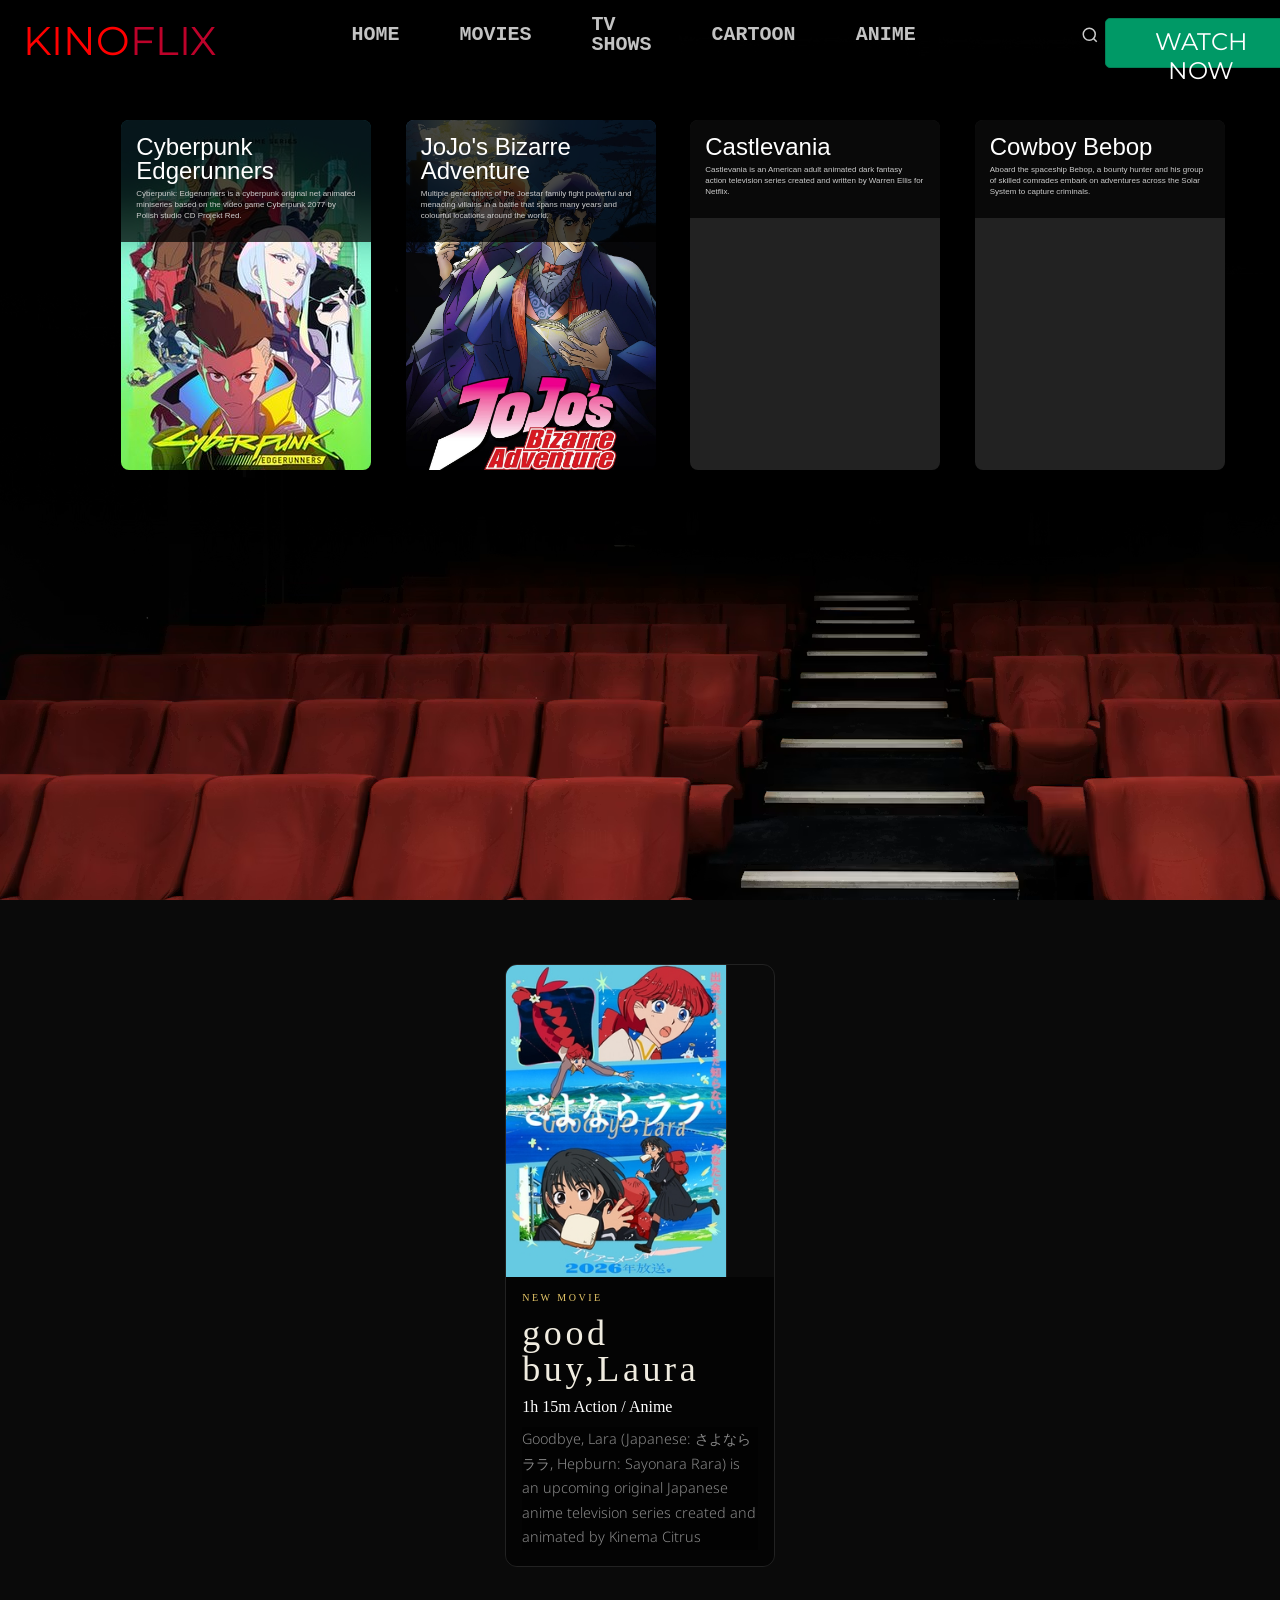
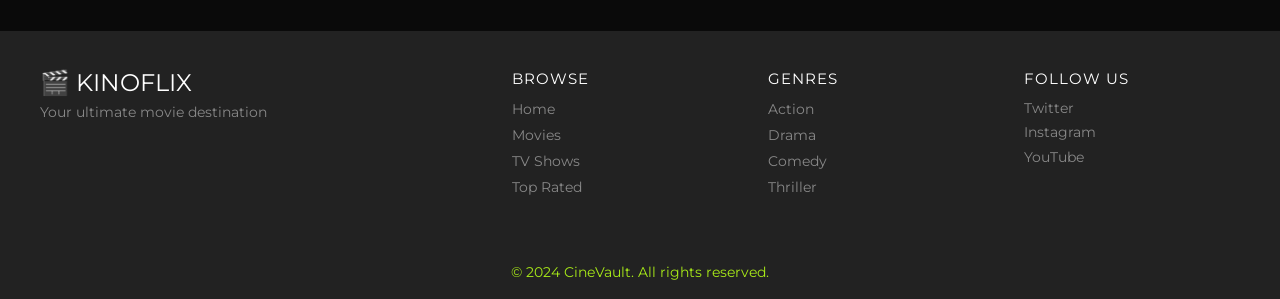
==== anime.html @ 6c779b2d "INITIAL COMMIT" ====
<!DOCTYPE html>
<html lang="en">
<head>
    <meta charset="UTF-8">
    <meta name="viewport" content="width=device-width, initial-scale=1.0">
    <title>Movie</title>
    <link rel="stylesheet" href="css/reset.css">
    <link rel="stylesheet" href="css/style.css">
    <link rel="preconnect" href="https://fonts.googleapis.com">
    <link rel="preconnect" href="https://fonts.gstatic.com" crossorigin>
    <link href="https://fonts.googleapis.com/css2?family=Montserrat:ital,wght@0,100..900;1,100..900&family=Noto+Sans:ital,wght@0,100..900;1,100..900&display=swap" rel="stylesheet">
</head>
<body>

<div class="main">
    <div class="navbar">
        <div class="menu">
            <div class="logo" onclick="window.location.href='index.html'">KINO<div class="logo-w">FLIX</div></div>

            <ul class="navbar-items">
                <li><a href="index.html">HOME</a></li>
                <li><a href="movies.html">MOVIES</a></li>
                <li><a href="tvshows.html">TV SHOWS</a></li>
                <li><a href="cartoons.html">CARTOON</a></li>
                <li><a href="anime.html">ANIME</a></li>
            </ul>
            
<div class="search-wrapper" id="searchWrapper">
    <button class="search-icon-btn" id="searchToggle" aria-label="Search">
        <svg width="18" height="18" viewBox="0 0 24 24" fill="none" stroke="currentColor" stroke-width="2">
            <circle cx="11" cy="11" r="8"/><line x1="21" y1="21" x2="16.65" y2="16.65"/>
        </svg>
    </button>
    <div class="search-bar" id="searchBar">
        <input type="text" id="searchInput" placeholder="Search movies..." autocomplete="off" />
        <button class="search-close" id="searchClose">✕</button>
        <div class="search-results" id="searchResults"></div>
    </div>
</div>

            <div class="get-started">
                <button class="register-btn" onclick="window.location.href='register.html'">WATCH NOW</button>
            </div>
                <button class="hamburger" id="hamburgerBtn" aria-label="Open menu" aria-expanded="false">
                    <span></span>
                    <span></span>
                    <span></span>
                </button>
        </div>

        <div class="main-hero">
            <div class="login-screen">
                <div class="container">
                    <div class="row1">

                        <div class="block poster" style="--poster:url('../images/cyberpunk edgerunners.jpg')">
                            <div class="content-block">
                                <h2>Cyberpunk Edgerunners</h2>
                                <p class="description">
                                    Cyberpunk: Edgerunners is a cyberpunk original net animated miniseries based on the video game Cyberpunk 2077 by Polish studio CD Projekt Red.
                                </p>
                            </div>
                        </div>

                        <div class="block poster" style="--poster:url('../images/jojo.jpg')">
                            <div class="content-block">
                                <h2>JoJo's Bizarre Adventure</h2>
                                <p class="description">
                                    Multiple generations of the Joestar family fight powerful and menacing villains in a battle that spans many years and colourful locations around the world.
                                </p>
                            </div>
                        </div>

                        <div class="block poster" style="--poster:url('../images/Castlevania.jpg')">
                            <div class="content-block">
                                <h2>Castlevania</h2>
                                <p class="description">
                                    Castlevania is an American adult animated dark fantasy action television series created and written by Warren Ellis for Netflix.
                                </p>
                            </div>
                        </div>

                        <div class="block poster" style="--poster:url('../images/cowboy bebop.jpg')">
                            <div class="content-block">
                                <h2>Cowboy Bebop</h2>
                                <p class="description">
                                    Aboard the spaceship Bebop, a bounty hunter and his group of skilled comrades embark on adventures across the Solar System to capture criminals.
                                </p>
                            </div>
                        </div>

                    </div>
                </div>
            </div>
        </div>

    </div>
</div>
<section class="new-movie-section">
  <div class="movie-card">
    <div class="movie-poster">
      <img src="images/laura.jpg" alt="Movie Poster" />
    </div>

    <div class="movie-info">
      <span class="movie-label">New Movie</span>
      <h2 class="movie-title">good buy,Laura</h2>
      <div class="movie-meta">
        <span>1h 15m</span>
        <span>Action / Anime</span>
      </div>
      <p class="movie-description">
        Goodbye, Lara (Japanese: さよならララ, Hepburn: Sayonara Rara) is an upcoming original Japanese anime television series created and animated by Kinema Citrus
      </p>
    </div>
  </div>
</section>
<nav class="mobile-menu" id="mobileMenu" aria-label="Mobile navigation">
    <ul>
        <li><a href="index.html"   onclick="closeMenu()">HOME</a></li>
        <li><a href="movies.html"  onclick="closeMenu()">MOVIES</a></li>
        <li><a href="tvshows.html" onclick="closeMenu()">TV SHOWS</a></li>
        <li><a href="cartoons.html" onclick="closeMenu()">CARTOON</a></li>
        <li><a href="anime.html"   onclick="closeMenu()">ANIME</a></li>
    </ul>
    <button class="mobile-watch-btn" onclick="window.location.href='register.html'">▶ WATCH NOW</button>
</nav>
<footer>
    <div class="footer-container">
        <div class="footer-brand">
            <h2>🎬 KINOFLIX</h2>
            <p>Your ultimate movie destination</p>
        </div>

        <div class="footer-links">
            <h4>Browse</h4>
            <ul>
                <li><a href="#">Home</a></li>
                <li><a href="#">Movies</a></li>
                <li><a href="#">TV Shows</a></li>
                <li><a href="#">Top Rated</a></li>
            </ul>
        </div>

        <div class="footer-links">
            <h4>Genres</h4>
            <ul>
                <li><a href="#">Action</a></li>
                <li><a href="#">Drama</a></li>
                <li><a href="#">Comedy</a></li>
                <li><a href="#">Thriller</a></li>
            </ul>
        </div>

        <div class="footer-social">
            <h4>Follow Us</h4>
            <div class="social-icons">
                <a href="#">Twitter</a>
                <a href="#">Instagram</a>
                <a href="#">YouTube</a>
            </div>
        </div>
    </div>

    <div class="footer-bottom">
        <p>© 2024 CineVault. All rights reserved.</p>
    </div>
</footer>
<script src="js/index.js" defer></script>

</body>
</html>
---- css/style.css ----
*{
    margin: 0;
    padding: 0;
    font-family: "Montserrat", sans-serif;
    font-optical-sizing: auto;

}
body{
    overflow-x: hidden;
}
.main{
    width: 100%;    
}
.navbar{
    height: auto;
    margin: auto;
    min-height: 100vh;
    background-image: url('../images/hero.png');
}
.logo{
    color: red;
    font-size: 40px;
    font-family: "Montserrat", sans-serif;
    font-optical-sizing: auto;
    padding-top: 1%;
    cursor: pointer;
    width: 15%;
    text-align: center;
    flex-shrink: 0;
}
.logo-w{
    color: rgba(201, 2, 45, 0.943);
    width: 40px;
    display: inline-block;
}
.menu{
    height: 70px;
    align-content: center;
    display: flex;
    align-items: center;
    width: 100%;
}
.navbar-items{
    display: flex;
    justify-content: center;
    align-items: center;
    margin-left: 12%;
    max-width: 45%;
    margin-right: 12%;
    min-width: 45%;
}
.navbar-items li{
    list-style: none;
    display: inline-block;
    margin-left: 30px;
    font-weight: bold;
    margin-right: 30px;
}
.navbar-items li a{
    color: #c3c3c3;
    font-family: monospace;
    font-size: 20px;
    text-overflow: clip;
}
.navbar-items li a:hover{
    color: red;
}
.register-btn { 
    border: 1px solid rgba(3, 127, 85, 1);
    background-color: oklch(59.6% .145 163.225);
    font-size: 24px;
    color: #fff; 
    border-radius: 5px;
    padding: 8px 20px 10px 20px;
    height: 50px;
    display: flex;
}
.get-started{
    display: flex;
    align-content: center;
    margin-top: 15px;
    min-width: 15%;
}
.text-section {
    color: #FFF;
}
.container{
    width: 1336px;
}
.container {
    display: flex;
    justify-content: center;
    padding: 20px;
    font-family: Arial, sans-serif;
    margin: auto;
}

.block {
    width: 250px;
    background: #222;
    color: white;
    border-radius: 8px;
    overflow: hidden;
    transition: transform 0.3s ease;
    display: inline-block;
    margin-right: 30px;
    margin-top: 30px;
    min-height: 350px;
}

.block:hover {
    transform: scale(1.05);
}

.block img {
    width: 100%;
    height: auto;
    display: block;
}

.block h2 {
    padding: 15px 15px 5px 15px;
    margin: 0;
    font-size: 1.5rem;
}

.block .description {
    padding: 0 15px 20px 15px;
    font-size: 0.5rem;
    color: #ccc;
    line-height: 1.4;
}
.content-block{
    background-color: #000000b8;
    position: relative;
    bottom: 0;
    width: 250px;
    display: block;
}

.section-title {
    margin-bottom: 20px;
    font-size: 1.5rem;
    font-weight: bold;
}

.section-header {
    display: flex;
    justify-content: space-between;
    align-items: center;
    margin-bottom: 1.5rem;
    width: 100%;
    padding: 0 25px;
    box-sizing: border-box;
}
.section-header h2{
    font-family: "Noto Sans", sans-serif;
}
.view-all {
    text-decoration: none;
    font-weight: 600;
}

.movie-grid {
    display: flex;
    justify-content: center;
    align-items: center;
    gap: 30px;
    padding: 25px;
    margin: auto;
    width: 100%;
    flex-wrap: wrap;
    box-sizing: border-box;
}

.movie-card {
    background-image: var(--poster);
    border-radius: 12px;
    overflow: hidden;
    transition: transform 0.2s ease;
    background-position: top;
    background-size: cover;
    width: clamp(180px, 22%, 280px);
    border: 1px solid #222;
    flex-direction: column;
    display: flex;
}

.movie-card:hover {
    transform: translateY(-5px);
}

.poster-wrapper {
    position: relative;
    aspect-ratio: 2/3;
}

.poster-wrapper img {
    width: 100%;
    height: 100%;
    object-fit: cover;
}

.rating {
    position: absolute;
    top: 10px;
    right: 10px;
    background: rgba(0, 0, 0, 0.8);
    padding: 4px 8px;
    border-radius: 6px;
    font-size: 0.8rem;
    font-weight: bold;
    color: #fbbf24;
    z-index: 1;
}

.overlay {
    position: absolute;
    inset: 0;
    background: rgba(0, 0, 0, 0.6);
    display: flex;
    align-items: center;
    justify-content: center;
    opacity: 0;
    transition: opacity 0.3s ease;
    overflow: hidden;
}

.movie-card:hover .overlay {
    opacity: 1;
}

.play-btn {
    border: none;
    padding: 10px 20px;
    border-radius: 20px;
    cursor: pointer;
    font-weight: bold;
    background-color: yellow;
    color: #000;
}

.movie-info {
    padding: 1rem;
    color: #FFF;
    z-index: 1;
    position: relative;
    background: rgba(0, 0, 0, 0.6);
    flex: 1;
    display: flex;
    flex-direction: column;
    gap: 12px;
}

.movie-info h3 {
    font-size: 1.1rem;
    margin: 0 0 5px 0;
    font-family: "Noto Sans", sans-serif;
}

.movie-info p {
    font-size: 0.9rem;
    margin: 0;
    font-family: "Noto Sans", sans-serif;
    background: rgba(0, 0, 0, 0.6);
}
.popular-movies{
    font-size: xx-large;
    color: #8b2727;
    font-style: initial;
    background-color: #181818;
}
.popular-movies .container {
    align-items: center;
    width: 100%;
}
.popular-movies .section-header {
    width: 20%;
    flex-direction: column;
    align-items: flex-start;
    padding: 0;
    flex-shrink: 0;
}
.popular-movies .movie-grid {
    width: 80%;
}
.poster{
    background-image: var(--poster) !important;
    background-position: top;
    background-size: cover;
    align-content: last baseline;
}
.new-movie-section {
    padding: 4rem 2rem;
    background: #0a0a0a;
    display: flex;
    justify-content: center;
}

.movie-poster {
    width: 220px;
    min-height: 300px;
    flex-shrink: 0;
    border-right: 1px solid #222;
}

.movie-poster img {
    width: 100%;
    height: 100%;
    object-fit: cover;
    display: block;
}

.movie-label {
    font-size: 10px;
    letter-spacing: 0.25em;
    text-transform: uppercase;
    color: #e8c96a;
}

.movie-title {
    font-size: 36px;
    letter-spacing: 0.1em;
    color: #f0ece0;
    line-height: 1;
}

.movie-divider {
    width: 40px;
    height: 1px;
    background: #e8c96a;
}

.movie-description {
    font-size: 13px;
    font-weight: 300;
    color: #888;
    line-height: 1.7;
}

.footer-container {
    max-width: 1200px;
    margin: 0 auto;
    padding: 0 20px;
    display: grid;
    grid-template-columns: 2fr 1fr 1fr 1fr;
    gap: 40px;
    padding-top: 40px;
}

.footer-brand h2 {
    color: #fff;
    font-size: 1.5rem;
    margin-bottom: 10px;
}

.footer-brand p {
    font-size: 0.9rem;
    color: #888;
}

.footer-links h4,
.footer-social h4 {
    color: #fff;
    margin-bottom: 15px;
    font-size: 0.95rem;
    text-transform: uppercase;
    letter-spacing: 1px;
}

.footer-links ul {
    list-style: none;
    padding: 0;
    margin: 0;
}

.footer-links ul li {
    margin-bottom: 10px;
}

.footer-links ul li a {
    color: #888;
    text-decoration: none;
    font-size: 0.9rem;
    transition: color 0.2s;
}

.footer-links ul li a:hover {
    color: #e50914;
}

.social-icons {
    display: flex;
    flex-direction: column;
    gap: 10px;
}

.social-icons a {
    color: #888;
    text-decoration: none;
    font-size: 0.9rem;
    transition: color 0.2s;
}

.social-icons a:hover {
    color: #e50914;
}

footer{
    background-color: #222;
    font-family: "Montserrat", sans-serif;
}

.footer-bottom {
    text-align: center;
    margin-top: 40px;
    padding-top: 20px;
    border-top: 1px solid #222;
    color: #A8EA18;
    font-size: 0.85rem;
    padding-bottom: 20px;
}

.register-page {
    min-height: 100vh;
    background: #050505;
    display: flex;
    justify-content: center;
    align-items: ;
}

.reg-card {
    background: #0a0a0a;
    border: 1px solid #222;
    border-radius: 2px;
    padding: 2.5rem 2rem;
    width: 100%;
    max-width: 420px;
}

.reg-title {
    font-family: 'Bebas Neue', sans-serif;
    font-size: 28px;
    letter-spacing: 0.2em;
    color: #f0ece0;
    margin-bottom: 0.3rem;
}

.reg-title span { color: #b42727; }

.reg-subtitle {
    font-size: 12px;
    font-weight: 300;
    color: #555;
    letter-spacing: 0.08em;
    margin-bottom: 2rem;
}

.form-group {
    display: flex;
    flex-direction: column;
    gap: 6px;
    margin-bottom: 1.2rem;
}

.form-group label {
    font-size: 10px;
    letter-spacing: 0.2em;
    text-transform: uppercase;
    color: #666;
}

.form-group input {
    background: #111;
    border: 1px solid #222;
    border-radius: 2px;
    padding: 11px 14px;
    color: #f0ece0;
    font-size: 13px;
    font-weight: 300;
    outline: none;
    transition: border-color 0.2s;
    caret-color: #e8c96a;
}

.form-group input:focus { border-color: #e8c96a; }

.reg-divider {
    width: 100%;
    height: 1px;
    background: #1a1a1a;
    margin: 1.5rem 0;
}

.reg-btn {
    width: 100%;
    background: ##b42727;
    border: none;
    border-radius: 2px;
    padding: 13px;
    font-family: 'Bebas Neue', sans-serif;
    font-size: 16px;
    letter-spacing: 0.2em;
    color: #0a0a0a;
    cursor: pointer;
    transition: background 0.2s;
}

.reg-btn:hover { background: #f0d888; }

.reg-login {
    text-align: center;
    margin-top: 1.2rem;
    font-size: 12px;
    font-weight: 300;
    color: #444;
}

.reg-login a { color:#b42727 ; text-decoration: none; }

.hamburger {
    display: none;
    flex-direction: column;
    justify-content: center;
    gap: 5px;
    width: 36px;
    height: 36px;
    background: none;
    border: none;
    cursor: pointer;
    padding: 4px;
    z-index: 1001;
    flex-shrink: 0;
}

.hamburger span {
    display: block;
    width: 100%;
    height: 2px;
    background-color: #fff;
    border-radius: 2px;
    transition: transform 0.3s ease, opacity 0.3s ease;
    transform-origin: center;
}

.hamburger.open span:nth-child(1) {
    transform: translateY(7px) rotate(45deg);
}
.hamburger.open span:nth-child(2) {
    opacity: 0;
}
.hamburger.open span:nth-child(3) {
    transform: translateY(-7px) rotate(-45deg);
}

.mobile-menu {
    display: none;
    position: fixed;
    top: 0;
    left: 0;
    width: 100%;
    height: 100%;
    background: rgba(0, 0, 0, 0.96);
    z-index: 1000;
    flex-direction: column;
    align-items: center;
    justify-content: center;
    gap: 32px;
    opacity: 0;
    transform: translateY(-10px);
    transition: opacity 0.3s ease, transform 0.3s ease;
    pointer-events: none;
}

.mobile-menu.open {
    display: flex;
    opacity: 1;
    transform: translateY(0);
    pointer-events: all;
}

.mobile-menu ul {
    list-style: none;
    display: flex;
    flex-direction: column;
    align-items: center;
    gap: 28px;
    padding: 0;
    margin: 0;
}

.mobile-menu ul li a {
    color: #fff;
    text-decoration: none;
    font-family: 'Montserrat', sans-serif;
    font-size: 1.6rem;
    font-weight: 700;
    letter-spacing: 0.12em;
    text-transform: uppercase;
    transition: color 0.2s;
}

.mobile-menu ul li a:hover {
    color: #e50914;
}

.mobile-menu .mobile-watch-btn {
    margin-top: 8px;
    padding: 14px 40px;
    background: #e50914;
    color: #fff;
    border: none;
    border-radius: 4px;
    font-family: 'Montserrat', sans-serif;
    font-size: 1rem;
    font-weight: 700;
    letter-spacing: 0.1em;
    text-transform: uppercase;
    cursor: pointer;
    transition: background 0.2s, transform 0.15s;
}

.mobile-menu .mobile-watch-btn:hover {
    background: #b0060f;
    transform: scale(1.04);
}

@media (max-width: 768px) {
    .footer-container {
        grid-template-columns: 1fr 1fr;
    }
    .block {
        display: block;
        width: 350px;
    }
    .content-block {
        width: 350px;
    }
    .container {
        width: 100%;
    }
    .menu {
        min-width: unset;
        width: 100%;
        padding: 0 16px;
        box-sizing: border-box;
        justify-content: space-between;
    }
    .logo {
        width: auto;
        padding-top: 0;
        font-size: 32px;
    }
    .navbar-items {
        display: none;
    }
    .get-started {
        display: none;
    }
    .hamburger {
        display: flex;
        margin-left: auto;
    }
    .section-header {
        padding: 0 16px;
        width: 100%;
    }
    .movie-grid {
        gap: 20px;
        padding: 16px;
        width: 100%;
    }
    .popular-movies .container {
        flex-direction: column;
    }
    .movie-card {
        width: clamp(160px, 44%, 260px);
    }
    .popular-movies .section-header{
        width:100%;
    }
    .container.nopad{
        padding-left:0px;
    }
}

@media (max-width: 480px) {
    .footer-container {
        grid-template-columns: 1fr;
    }
    .section-header {
        padding: 0 12px;
    }
    .section-header h2 {
        font-size: 1.1rem;
        padding-left: 25px;
    }
    .movie-grid {
        gap: 14px;
        padding: 12px;
    }
    .movie-card {
        width: 100%;
    }
    .main{
        overflow-x: hidden;
    }
}
/* ───── SEARCH ───── */
.search-wrapper {
    position: relative;
    display: flex;
    align-items: center;
}

.search-icon-btn {
    background: none;
    border: none;
    color: #fff;
    cursor: pointer;
    display: flex;
    align-items: center;
    padding: 6px;
    opacity: 0.8;
    transition: opacity 0.2s;
}
.search-icon-btn:hover { opacity: 1; }

.search-bar {
    display: none;
    position: absolute;
    right: 0;
    top: 36px;
    background: #141414;
    border: 1px solid #2a2a2a;
    width: 300px;
    z-index: 999;
}

.search-bar.open { display: block; }

.search-bar input {
    width: 100%;
    background: transparent;
    border: none;
    border-bottom: 1px solid #2a2a2a;
    color: #fff;
    font-family: 'Montserrat', sans-serif;
    font-size: 0.8rem;
    letter-spacing: 0.06em;
    padding: 12px 40px 12px 14px;
    outline: none;
}

.search-bar input::placeholder { color: #555; }

.search-close {
    position: absolute;
    top: 10px;
    right: 12px;
    background: none;
    border: none;
    color: #555;
    cursor: pointer;
    font-size: 0.75rem;
    transition: color 0.2s;
}
.search-close:hover { color: #fff; }

.search-results { padding: 4px 0; max-height: 280px; overflow-y: auto; }

.search-result-item {
    display: flex;
    justify-content: space-between;
    align-items: center;
    padding: 10px 14px;
    cursor: pointer;
    transition: background 0.15s;
    border-bottom: 1px solid #1e1e1e;
}
.search-result-item:last-child { border-bottom: none; }
.search-result-item:hover { background: #1e1e1e; }

.search-result-item .s-title {
    font-family: 'Montserrat', sans-serif;
    font-size: 0.78rem;
    color: #e8e8e0;
    letter-spacing: 0.03em;
}

.search-result-item .s-meta {
    font-size: 0.65rem;
    color: #555;
    letter-spacing: 0.08em;
    text-transform: uppercase;
}

.search-no-result {
    padding: 14px;
    font-size: 0.72rem;
    color: #555;
    font-family: 'Montserrat', sans-serif;
    letter-spacing: 0.06em;
    text-align: center;
}
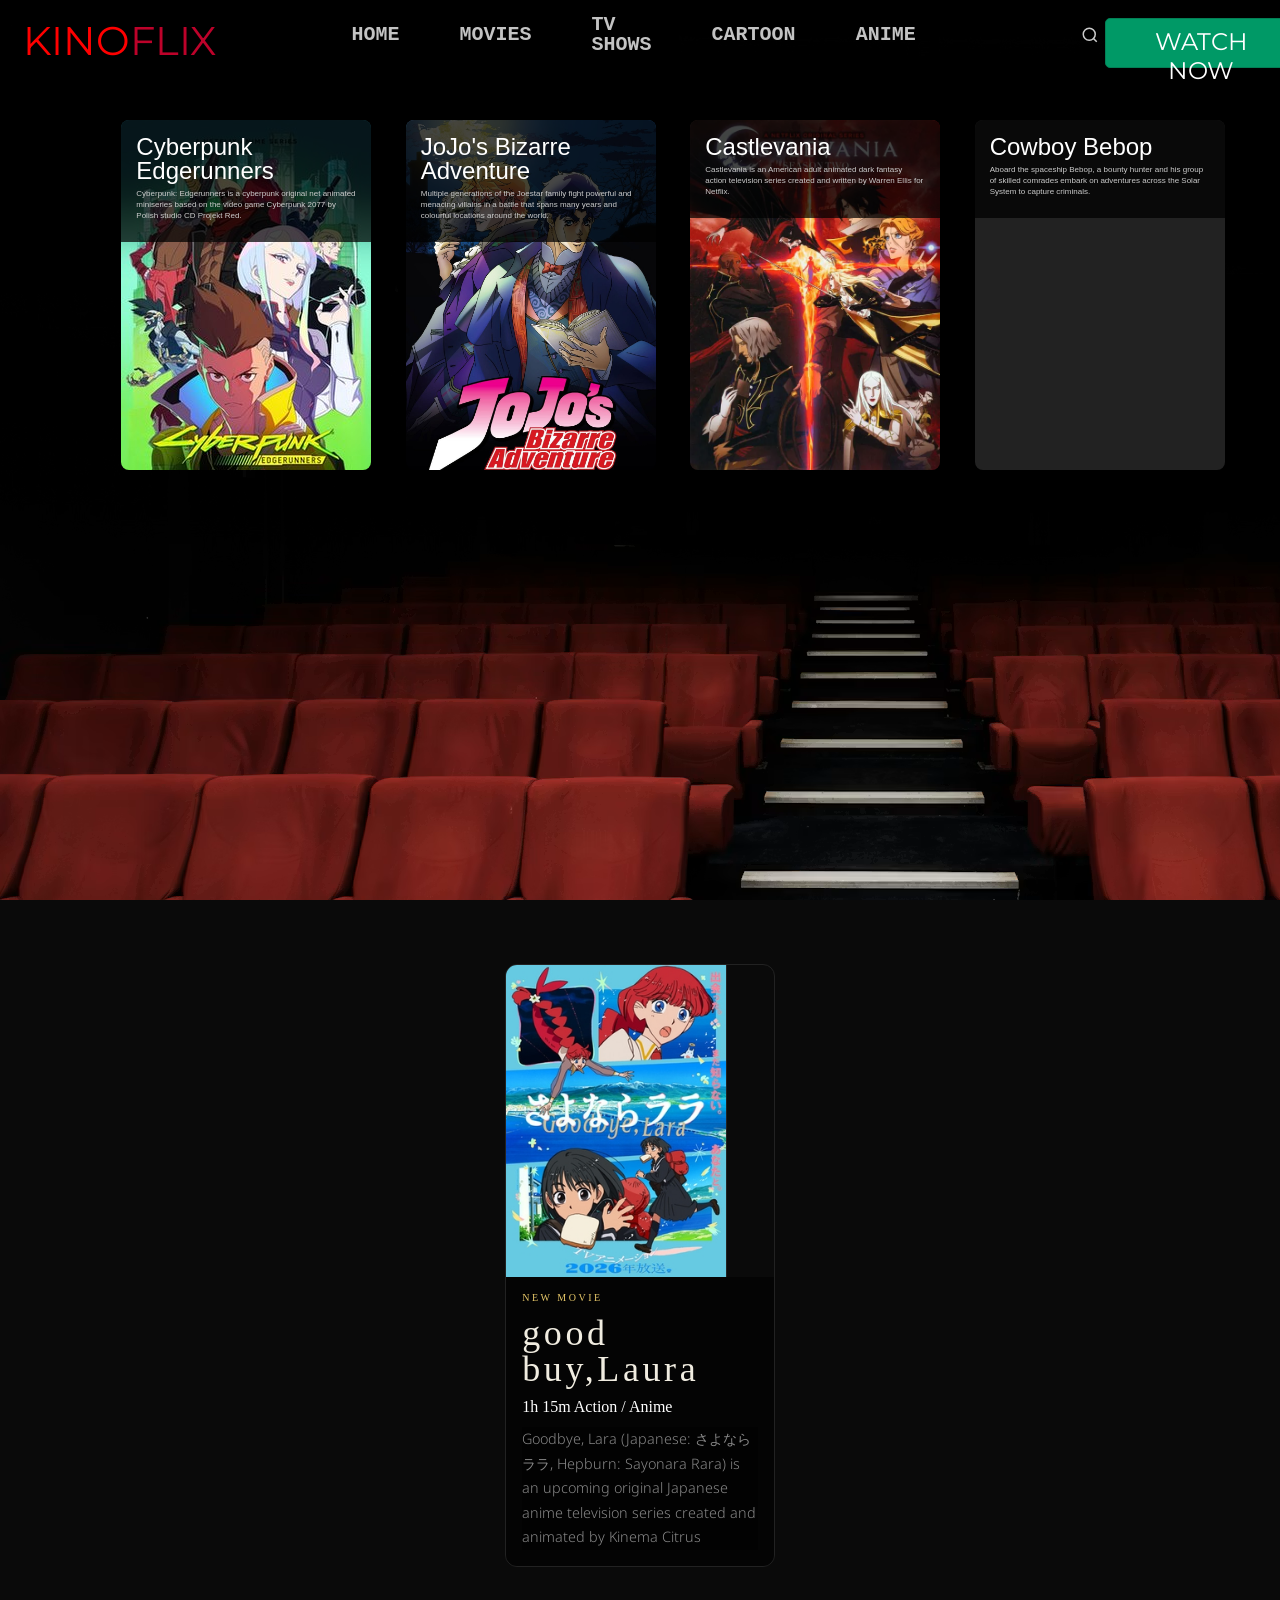
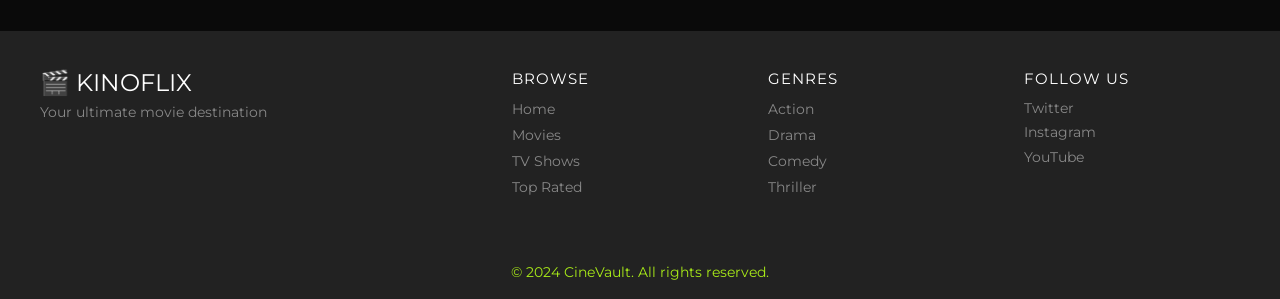
==== commit 31c97937: "Fix: Images not shown corretly." ====
--- a/anime.html
+++ b/anime.html
@@ -71,7 +71,7 @@
                             </div>
                         </div>
 
-                        <div class="block poster" style="--poster:url('../images/Castlevania.jpg')">
+                        <div class="block poster" style="--poster:url('../images/Castlevania.webp')">
                             <div class="content-block">
                                 <h2>Castlevania</h2>
                                 <p class="description">
@@ -80,7 +80,7 @@
                             </div>
                         </div>
 
-                        <div class="block poster" style="--poster:url('../images/cowboy bebop.jpg')">
+                        <div class="block poster" style="--poster:url('../images/cowboy bebop.webp')">
                             <div class="content-block">
                                 <h2>Cowboy Bebop</h2>
                                 <p class="description">
--- a/css/style.css
+++ b/css/style.css
@@ -1,9 +1,14 @@
+/*
+* Prefixed by https://autoprefixer.github.io
+* PostCSS: v8.4.14,
+* Autoprefixer: v10.4.7
+* Browsers: last 4 version
+*/
 *{
     margin: 0;
     padding: 0;
     font-family: "Montserrat", sans-serif;
     font-optical-sizing: auto;
-
 }
 body{
     overflow-x: hidden;
@@ -26,7 +31,8 @@
     cursor: pointer;
     width: 15%;
     text-align: center;
-    flex-shrink: 0;
+    -ms-flex-negative: 0;
+        flex-shrink: 0;
 }
 .logo-w{
     color: rgba(201, 2, 45, 0.943);
@@ -35,15 +41,26 @@
 }
 .menu{
     height: 70px;
-    align-content: center;
-    display: flex;
-    align-items: center;
+    -ms-flex-line-pack: center;
+        align-content: center;
+    display: -webkit-box;
+    display: -ms-flexbox;
+    display: flex;
+    -webkit-box-align: center;
+        -ms-flex-align: center;
+            align-items: center;
     width: 100%;
 }
 .navbar-items{
-    display: flex;
-    justify-content: center;
-    align-items: center;
+    display: -webkit-box;
+    display: -ms-flexbox;
+    display: flex;
+    -webkit-box-pack: center;
+        -ms-flex-pack: center;
+            justify-content: center;
+    -webkit-box-align: center;
+        -ms-flex-align: center;
+            align-items: center;
     margin-left: 12%;
     max-width: 45%;
     margin-right: 12%;
@@ -60,7 +77,8 @@
     color: #c3c3c3;
     font-family: monospace;
     font-size: 20px;
-    text-overflow: clip;
+    -o-text-overflow: clip;
+       text-overflow: clip;
 }
 .navbar-items li a:hover{
     color: red;
@@ -73,11 +91,16 @@
     border-radius: 5px;
     padding: 8px 20px 10px 20px;
     height: 50px;
+    display: -webkit-box;
+    display: -ms-flexbox;
     display: flex;
 }
 .get-started{
-    display: flex;
-    align-content: center;
+    display: -webkit-box;
+    display: -ms-flexbox;
+    display: flex;
+    -ms-flex-line-pack: center;
+        align-content: center;
     margin-top: 15px;
     min-width: 15%;
 }
@@ -88,42 +111,47 @@
     width: 1336px;
 }
 .container {
-    display: flex;
-    justify-content: center;
+    display: -webkit-box;
+    display: -ms-flexbox;
+    display: flex;
+    -webkit-box-pack: center;
+        -ms-flex-pack: center;
+            justify-content: center;
     padding: 20px;
     font-family: Arial, sans-serif;
     margin: auto;
 }
-
 .block {
     width: 250px;
     background: #222;
     color: white;
     border-radius: 8px;
     overflow: hidden;
+    -webkit-transition: -webkit-transform 0.3s ease;
+    transition: -webkit-transform 0.3s ease;
+    -o-transition: transform 0.3s ease;
     transition: transform 0.3s ease;
+    transition: transform 0.3s ease, -webkit-transform 0.3s ease;
     display: inline-block;
     margin-right: 30px;
     margin-top: 30px;
     min-height: 350px;
 }
-
 .block:hover {
-    transform: scale(1.05);
-}
-
+    -webkit-transform: scale(1.05);
+        -ms-transform: scale(1.05);
+            transform: scale(1.05);
+}
 .block img {
     width: 100%;
     height: auto;
     display: block;
 }
-
 .block h2 {
     padding: 15px 15px 5px 15px;
     margin: 0;
     font-size: 1.5rem;
 }
-
 .block .description {
     padding: 0 15px 20px 15px;
     font-size: 0.5rem;
@@ -137,21 +165,26 @@
     width: 250px;
     display: block;
 }
-
 .section-title {
     margin-bottom: 20px;
     font-size: 1.5rem;
     font-weight: bold;
 }
-
 .section-header {
-    display: flex;
-    justify-content: space-between;
-    align-items: center;
+    display: -webkit-box;
+    display: -ms-flexbox;
+    display: flex;
+    -webkit-box-pack: justify;
+        -ms-flex-pack: justify;
+            justify-content: space-between;
+    -webkit-box-align: center;
+        -ms-flex-align: center;
+            align-items: center;
     margin-bottom: 1.5rem;
     width: 100%;
     padding: 0 25px;
-    box-sizing: border-box;
+    -webkit-box-sizing: border-box;
+            box-sizing: border-box;
 }
 .section-header h2{
     font-family: "Noto Sans", sans-serif;
@@ -160,47 +193,61 @@
     text-decoration: none;
     font-weight: 600;
 }
-
 .movie-grid {
-    display: flex;
-    justify-content: center;
-    align-items: center;
+    display: -webkit-box;
+    display: -ms-flexbox;
+    display: flex;
+    -webkit-box-pack: center;
+        -ms-flex-pack: center;
+            justify-content: center;
+    -webkit-box-align: center;
+        -ms-flex-align: center;
+            align-items: center;
     gap: 30px;
     padding: 25px;
     margin: auto;
     width: 100%;
-    flex-wrap: wrap;
-    box-sizing: border-box;
-}
-
+    -ms-flex-wrap: wrap;
+        flex-wrap: wrap;
+    -webkit-box-sizing: border-box;
+            box-sizing: border-box;
+}
 .movie-card {
     background-image: var(--poster);
     border-radius: 12px;
     overflow: hidden;
+    -webkit-transition: -webkit-transform 0.2s ease;
+    transition: -webkit-transform 0.2s ease;
+    -o-transition: transform 0.2s ease;
     transition: transform 0.2s ease;
+    transition: transform 0.2s ease, -webkit-transform 0.2s ease;
     background-position: top;
     background-size: cover;
     width: clamp(180px, 22%, 280px);
     border: 1px solid #222;
-    flex-direction: column;
-    display: flex;
-}
-
+    -webkit-box-orient: vertical;
+    -webkit-box-direction: normal;
+        -ms-flex-direction: column;
+            flex-direction: column;
+    display: -webkit-box;
+    display: -ms-flexbox;
+    display: flex;
+}
 .movie-card:hover {
-    transform: translateY(-5px);
-}
-
+    -webkit-transform: translateY(-5px);
+        -ms-transform: translateY(-5px);
+            transform: translateY(-5px);
+}
 .poster-wrapper {
     position: relative;
     aspect-ratio: 2/3;
 }
-
 .poster-wrapper img {
     width: 100%;
     height: 100%;
-    object-fit: cover;
-}
-
+    -o-object-fit: cover;
+       object-fit: cover;
+}
 .rating {
     position: absolute;
     top: 10px;
@@ -213,23 +260,28 @@
     color: #fbbf24;
     z-index: 1;
 }
-
 .overlay {
     position: absolute;
     inset: 0;
     background: rgba(0, 0, 0, 0.6);
-    display: flex;
-    align-items: center;
-    justify-content: center;
+    display: -webkit-box;
+    display: -ms-flexbox;
+    display: flex;
+    -webkit-box-align: center;
+        -ms-flex-align: center;
+            align-items: center;
+    -webkit-box-pack: center;
+        -ms-flex-pack: center;
+            justify-content: center;
     opacity: 0;
+    -webkit-transition: opacity 0.3s ease;
+    -o-transition: opacity 0.3s ease;
     transition: opacity 0.3s ease;
     overflow: hidden;
 }
-
 .movie-card:hover .overlay {
     opacity: 1;
 }
-
 .play-btn {
     border: none;
     padding: 10px 20px;
@@ -239,25 +291,29 @@
     background-color: yellow;
     color: #000;
 }
-
 .movie-info {
     padding: 1rem;
     color: #FFF;
     z-index: 1;
     position: relative;
     background: rgba(0, 0, 0, 0.6);
-    flex: 1;
-    display: flex;
-    flex-direction: column;
+    -webkit-box-flex: 1;
+        -ms-flex: 1;
+            flex: 1;
+    display: -webkit-box;
+    display: -ms-flexbox;
+    display: flex;
+    -webkit-box-orient: vertical;
+    -webkit-box-direction: normal;
+        -ms-flex-direction: column;
+            flex-direction: column;
     gap: 12px;
 }
-
 .movie-info h3 {
     font-size: 1.1rem;
     margin: 0 0 5px 0;
     font-family: "Noto Sans", sans-serif;
 }
-
 .movie-info p {
     font-size: 0.9rem;
     margin: 0;
@@ -271,15 +327,23 @@
     background-color: #181818;
 }
 .popular-movies .container {
-    align-items: center;
+    -webkit-box-align: center;
+        -ms-flex-align: center;
+            align-items: center;
     width: 100%;
 }
 .popular-movies .section-header {
     width: 20%;
-    flex-direction: column;
-    align-items: flex-start;
+    -webkit-box-orient: vertical;
+    -webkit-box-direction: normal;
+        -ms-flex-direction: column;
+            flex-direction: column;
+    -webkit-box-align: start;
+        -ms-flex-align: start;
+            align-items: flex-start;
     padding: 0;
-    flex-shrink: 0;
+    -ms-flex-negative: 0;
+        flex-shrink: 0;
 }
 .popular-movies .movie-grid {
     width: 80%;
@@ -288,77 +352,76 @@
     background-image: var(--poster) !important;
     background-position: top;
     background-size: cover;
-    align-content: last baseline;
+    -ms-flex-line-pack: last baseline;
+        align-content: last baseline;
 }
 .new-movie-section {
     padding: 4rem 2rem;
     background: #0a0a0a;
-    display: flex;
-    justify-content: center;
-}
-
+    display: -webkit-box;
+    display: -ms-flexbox;
+    display: flex;
+    -webkit-box-pack: center;
+        -ms-flex-pack: center;
+            justify-content: center;
+}
 .movie-poster {
     width: 220px;
     min-height: 300px;
-    flex-shrink: 0;
+    -ms-flex-negative: 0;
+        flex-shrink: 0;
     border-right: 1px solid #222;
 }
-
 .movie-poster img {
     width: 100%;
     height: 100%;
-    object-fit: cover;
+    -o-object-fit: cover;
+       object-fit: cover;
     display: block;
 }
-
 .movie-label {
     font-size: 10px;
     letter-spacing: 0.25em;
     text-transform: uppercase;
     color: #e8c96a;
 }
-
 .movie-title {
     font-size: 36px;
     letter-spacing: 0.1em;
     color: #f0ece0;
     line-height: 1;
 }
-
 .movie-divider {
     width: 40px;
     height: 1px;
     background: #e8c96a;
 }
-
 .movie-description {
     font-size: 13px;
     font-weight: 300;
     color: #888;
     line-height: 1.7;
 }
-
 .footer-container {
     max-width: 1200px;
     margin: 0 auto;
     padding: 0 20px;
+    display: -ms-grid;
     display: grid;
+    -ms-grid-columns: 2fr 40px 1fr 40px 1fr 40px 1fr;
     grid-template-columns: 2fr 1fr 1fr 1fr;
     gap: 40px;
     padding-top: 40px;
 }
-
 .footer-brand h2 {
     color: #fff;
     font-size: 1.5rem;
     margin-bottom: 10px;
 }
-
 .footer-brand p {
     font-size: 0.9rem;
     color: #888;
 }
-
 .footer-links h4,
 .footer-social h4 {
     color: #fff;
@@ -367,50 +430,50 @@
     text-transform: uppercase;
     letter-spacing: 1px;
 }
-
 .footer-links ul {
     list-style: none;
     padding: 0;
     margin: 0;
 }
-
 .footer-links ul li {
     margin-bottom: 10px;
 }
-
 .footer-links ul li a {
     color: #888;
     text-decoration: none;
     font-size: 0.9rem;
+    -webkit-transition: color 0.2s;
+    -o-transition: color 0.2s;
     transition: color 0.2s;
 }
-
 .footer-links ul li a:hover {
     color: #e50914;
 }
-
 .social-icons {
-    display: flex;
-    flex-direction: column;
+    display: -webkit-box;
+    display: -ms-flexbox;
+    display: flex;
+    -webkit-box-orient: vertical;
+    -webkit-box-direction: normal;
+        -ms-flex-direction: column;
+            flex-direction: column;
     gap: 10px;
 }
-
 .social-icons a {
     color: #888;
     text-decoration: none;
     font-size: 0.9rem;
+    -webkit-transition: color 0.2s;
+    -o-transition: color 0.2s;
     transition: color 0.2s;
 }
-
 .social-icons a:hover {
     color: #e50914;
 }
-
 footer{
     background-color: #222;
     font-family: "Montserrat", sans-serif;
 }
-
 .footer-bottom {
     text-align: center;
     margin-top: 40px;
@@ -420,15 +483,19 @@
     font-size: 0.85rem;
     padding-bottom: 20px;
 }
-
 .register-page {
     min-height: 100vh;
     background: #050505;
-    display: flex;
-    justify-content: center;
-    align-items: ;
-}
-
+    display: -webkit-box;
+    display: -ms-flexbox;
+    display: flex;
+    -webkit-box-pack: center;
+        -ms-flex-pack: center;
+            justify-content: center;
+    -webkit-box-align: ;
+        -ms-flex-align: ;
+            align-items: ;
+}
 .reg-card {
     background: #0a0a0a;
     border: 1px solid #222;
@@ -437,7 +504,6 @@
     width: 100%;
     max-width: 420px;
 }
-
 .reg-title {
     font-family: 'Bebas Neue', sans-serif;
     font-size: 28px;
@@ -445,9 +511,7 @@
     color: #f0ece0;
     margin-bottom: 0.3rem;
 }
-
 .reg-title span { color: #b42727; }
-
 .reg-subtitle {
     font-size: 12px;
     font-weight: 300;
@@ -455,21 +519,23 @@
     letter-spacing: 0.08em;
     margin-bottom: 2rem;
 }
-
 .form-group {
-    display: flex;
-    flex-direction: column;
+    display: -webkit-box;
+    display: -ms-flexbox;
+    display: flex;
+    -webkit-box-orient: vertical;
+    -webkit-box-direction: normal;
+        -ms-flex-direction: column;
+            flex-direction: column;
     gap: 6px;
     margin-bottom: 1.2rem;
 }
-
 .form-group label {
     font-size: 10px;
     letter-spacing: 0.2em;
     text-transform: uppercase;
     color: #666;
 }
-
 .form-group input {
     background: #111;
     border: 1px solid #222;
@@ -479,19 +545,18 @@
     font-size: 13px;
     font-weight: 300;
     outline: none;
+    -webkit-transition: border-color 0.2s;
+    -o-transition: border-color 0.2s;
     transition: border-color 0.2s;
     caret-color: #e8c96a;
 }
-
 .form-group input:focus { border-color: #e8c96a; }
-
 .reg-divider {
     width: 100%;
     height: 1px;
     background: #1a1a1a;
     margin: 1.5rem 0;
 }
-
 .reg-btn {
     width: 100%;
     background: ##b42727;
@@ -503,11 +568,11 @@
     letter-spacing: 0.2em;
     color: #0a0a0a;
     cursor: pointer;
+    -webkit-transition: background 0.2s;
+    -o-transition: background 0.2s;
     transition: background 0.2s;
 }
-
 .reg-btn:hover { background: #f0d888; }
-
 .reg-login {
     text-align: center;
     margin-top: 1.2rem;
@@ -515,13 +580,16 @@
     font-weight: 300;
     color: #444;
 }
-
 .reg-login a { color:#b42727 ; text-decoration: none; }
-
 .hamburger {
     display: none;
-    flex-direction: column;
-    justify-content: center;
+    -webkit-box-orient: vertical;
+    -webkit-box-direction: normal;
+        -ms-flex-direction: column;
+            flex-direction: column;
+    -webkit-box-pack: center;
+        -ms-flex-pack: center;
+            justify-content: center;
     gap: 5px;
     width: 36px;
     height: 36px;
@@ -530,29 +598,37 @@
     cursor: pointer;
     padding: 4px;
     z-index: 1001;
-    flex-shrink: 0;
-}
-
+    -ms-flex-negative: 0;
+        flex-shrink: 0;
+}
 .hamburger span {
     display: block;
     width: 100%;
     height: 2px;
     background-color: #fff;
     border-radius: 2px;
+    -webkit-transition: opacity 0.3s ease, -webkit-transform 0.3s ease;
+    transition: opacity 0.3s ease, -webkit-transform 0.3s ease;
+    -o-transition: transform 0.3s ease, opacity 0.3s ease;
     transition: transform 0.3s ease, opacity 0.3s ease;
-    transform-origin: center;
-}
-
+    transition: transform 0.3s ease, opacity 0.3s ease, -webkit-transform 0.3s ease;
+    -webkit-transform-origin: center;
+        -ms-transform-origin: center;
+            transform-origin: center;
+}
 .hamburger.open span:nth-child(1) {
-    transform: translateY(7px) rotate(45deg);
+    -webkit-transform: translateY(7px) rotate(45deg);
+        -ms-transform: translateY(7px) rotate(45deg);
+            transform: translateY(7px) rotate(45deg);
 }
 .hamburger.open span:nth-child(2) {
     opacity: 0;
 }
 .hamburger.open span:nth-child(3) {
-    transform: translateY(-7px) rotate(-45deg);
-}
-
+    -webkit-transform: translateY(-7px) rotate(-45deg);
+        -ms-transform: translateY(-7px) rotate(-45deg);
+            transform: translateY(-7px) rotate(-45deg);
+}
 .mobile-menu {
     display: none;
     position: fixed;
@@ -562,33 +638,54 @@
     height: 100%;
     background: rgba(0, 0, 0, 0.96);
     z-index: 1000;
-    flex-direction: column;
-    align-items: center;
-    justify-content: center;
+    -webkit-box-orient: vertical;
+    -webkit-box-direction: normal;
+        -ms-flex-direction: column;
+            flex-direction: column;
+    -webkit-box-align: center;
+        -ms-flex-align: center;
+            align-items: center;
+    -webkit-box-pack: center;
+        -ms-flex-pack: center;
+            justify-content: center;
     gap: 32px;
     opacity: 0;
-    transform: translateY(-10px);
+    -webkit-transform: translateY(-10px);
+        -ms-transform: translateY(-10px);
+            transform: translateY(-10px);
+    -webkit-transition: opacity 0.3s ease, -webkit-transform 0.3s ease;
+    transition: opacity 0.3s ease, -webkit-transform 0.3s ease;
+    -o-transition: opacity 0.3s ease, transform 0.3s ease;
     transition: opacity 0.3s ease, transform 0.3s ease;
+    transition: opacity 0.3s ease, transform 0.3s ease, -webkit-transform 0.3s ease;
     pointer-events: none;
 }
-
 .mobile-menu.open {
+    display: -webkit-box;
+    display: -ms-flexbox;
     display: flex;
     opacity: 1;
-    transform: translateY(0);
+    -webkit-transform: translateY(0);
+        -ms-transform: translateY(0);
+            transform: translateY(0);
     pointer-events: all;
 }
-
 .mobile-menu ul {
     list-style: none;
-    display: flex;
-    flex-direction: column;
-    align-items: center;
+    display: -webkit-box;
+    display: -ms-flexbox;
+    display: flex;
+    -webkit-box-orient: vertical;
+    -webkit-box-direction: normal;
+        -ms-flex-direction: column;
+            flex-direction: column;
+    -webkit-box-align: center;
+        -ms-flex-align: center;
+            align-items: center;
     gap: 28px;
     padding: 0;
     margin: 0;
 }
-
 .mobile-menu ul li a {
     color: #fff;
     text-decoration: none;
@@ -597,13 +694,13 @@
     font-weight: 700;
     letter-spacing: 0.12em;
     text-transform: uppercase;
+    -webkit-transition: color 0.2s;
+    -o-transition: color 0.2s;
     transition: color 0.2s;
 }
-
 .mobile-menu ul li a:hover {
     color: #e50914;
 }
-
 .mobile-menu .mobile-watch-btn {
     margin-top: 8px;
     padding: 14px 40px;
@@ -617,115 +714,47 @@
     letter-spacing: 0.1em;
     text-transform: uppercase;
     cursor: pointer;
+    -webkit-transition: background 0.2s, -webkit-transform 0.15s;
+    transition: background 0.2s, -webkit-transform 0.15s;
+    -o-transition: background 0.2s, transform 0.15s;
     transition: background 0.2s, transform 0.15s;
-}
-
+    transition: background 0.2s, transform 0.15s, -webkit-transform 0.15s;
+}
 .mobile-menu .mobile-watch-btn:hover {
     background: #b0060f;
-    transform: scale(1.04);
-}
-
-@media (max-width: 768px) {
-    .footer-container {
-        grid-template-columns: 1fr 1fr;
-    }
-    .block {
-        display: block;
-        width: 350px;
-    }
-    .content-block {
-        width: 350px;
-    }
-    .container {
-        width: 100%;
-    }
-    .menu {
-        min-width: unset;
-        width: 100%;
-        padding: 0 16px;
-        box-sizing: border-box;
-        justify-content: space-between;
-    }
-    .logo {
-        width: auto;
-        padding-top: 0;
-        font-size: 32px;
-    }
-    .navbar-items {
-        display: none;
-    }
-    .get-started {
-        display: none;
-    }
-    .hamburger {
-        display: flex;
-        margin-left: auto;
-    }
-    .section-header {
-        padding: 0 16px;
-        width: 100%;
-    }
-    .movie-grid {
-        gap: 20px;
-        padding: 16px;
-        width: 100%;
-    }
-    .popular-movies .container {
-        flex-direction: column;
-    }
-    .movie-card {
-        width: clamp(160px, 44%, 260px);
-    }
-    .popular-movies .section-header{
-        width:100%;
-    }
-    .container.nopad{
-        padding-left:0px;
-    }
-}
-
-@media (max-width: 480px) {
-    .footer-container {
-        grid-template-columns: 1fr;
-    }
-    .section-header {
-        padding: 0 12px;
-    }
-    .section-header h2 {
-        font-size: 1.1rem;
-        padding-left: 25px;
-    }
-    .movie-grid {
-        gap: 14px;
-        padding: 12px;
-    }
-    .movie-card {
-        width: 100%;
-    }
-    .main{
-        overflow-x: hidden;
-    }
-}
+    -webkit-transform: scale(1.04);
+        -ms-transform: scale(1.04);
+            transform: scale(1.04);
+}
+
 /* ───── SEARCH ───── */
 .search-wrapper {
     position: relative;
-    display: flex;
-    align-items: center;
-}
-
+    display: -webkit-box;
+    display: -ms-flexbox;
+    display: flex;
+    -webkit-box-align: center;
+        -ms-flex-align: center;
+            align-items: center;
+}
 .search-icon-btn {
     background: none;
     border: none;
     color: #fff;
     cursor: pointer;
-    display: flex;
-    align-items: center;
+    display: -webkit-box;
+    display: -ms-flexbox;
+    display: flex;
+    -webkit-box-align: center;
+        -ms-flex-align: center;
+            align-items: center;
     padding: 6px;
     opacity: 0.8;
+    -webkit-transition: opacity 0.2s;
+    -o-transition: opacity 0.2s;
     transition: opacity 0.2s;
 }
 .search-icon-btn:hover { opacity: 1; }
-
 .search-bar {
     display: none;
     position: absolute;
@@ -736,9 +765,7 @@
     width: 300px;
     z-index: 999;
 }
-
 .search-bar.open { display: block; }
-
 .search-bar input {
     width: 100%;
     background: transparent;
@@ -751,9 +778,11 @@
     padding: 12px 40px 12px 14px;
     outline: none;
 }
-
+.search-bar input::-webkit-input-placeholder { color: #555; }
+.search-bar input::-moz-placeholder { color: #555; }
+.search-bar input:-ms-input-placeholder { color: #555; }
+.search-bar input::-ms-input-placeholder { color: #555; }
 .search-bar input::placeholder { color: #555; }
-
 .search-close {
     position: absolute;
     top: 10px;
@@ -763,38 +792,43 @@
     color: #555;
     cursor: pointer;
     font-size: 0.75rem;
+    -webkit-transition: color 0.2s;
+    -o-transition: color 0.2s;
     transition: color 0.2s;
 }
 .search-close:hover { color: #fff; }
-
 .search-results { padding: 4px 0; max-height: 280px; overflow-y: auto; }
-
 .search-result-item {
-    display: flex;
-    justify-content: space-between;
-    align-items: center;
+    display: -webkit-box;
+    display: -ms-flexbox;
+    display: flex;
+    -webkit-box-pack: justify;
+        -ms-flex-pack: justify;
+            justify-content: space-between;
+    -webkit-box-align: center;
+        -ms-flex-align: center;
+            align-items: center;
     padding: 10px 14px;
     cursor: pointer;
+    -webkit-transition: background 0.15s;
+    -o-transition: background 0.15s;
     transition: background 0.15s;
     border-bottom: 1px solid #1e1e1e;
 }
 .search-result-item:last-child { border-bottom: none; }
 .search-result-item:hover { background: #1e1e1e; }
-
 .search-result-item .s-title {
     font-family: 'Montserrat', sans-serif;
     font-size: 0.78rem;
     color: #e8e8e0;
     letter-spacing: 0.03em;
 }
-
 .search-result-item .s-meta {
     font-size: 0.65rem;
     color: #555;
     letter-spacing: 0.08em;
     text-transform: uppercase;
 }
-
 .search-no-result {
     padding: 14px;
     font-size: 0.72rem;
@@ -802,4 +836,654 @@
     font-family: 'Montserrat', sans-serif;
     letter-spacing: 0.06em;
     text-align: center;
+}
+
+/* ═══════════════════════════════════════════
+   RESPONSIVE BREAKPOINTS
+   1024px → Tablet landscape
+   768px  → Tablet portrait
+   480px  → Large mobile
+   320px  → Small mobile
+═══════════════════════════════════════════ */
+
+/* ── 1024px: Tablet Landscape ── */
+@media (max-width: 1024px) {
+    .container {
+        width: 100%;
+        padding: 16px;
+        -webkit-box-sizing: border-box;
+                box-sizing: border-box;
+    }
+
+    .logo {
+        font-size: 36px;
+        width: auto;
+        padding-top: 0;
+    }
+
+    .navbar-items {
+        margin-left: 5%;
+        margin-right: 5%;
+        min-width: unset;
+        max-width: 55%;
+    }
+
+    .navbar-items li {
+        margin-left: 16px;
+        margin-right: 16px;
+    }
+
+    .navbar-items li a {
+        font-size: 16px;
+    }
+
+    .get-started {
+        min-width: auto;
+        margin-top: 0;
+    }
+
+    .register-btn {
+        font-size: 18px;
+        padding: 6px 14px;
+        height: 44px;
+    }
+
+    .popular-movies .container {
+        -webkit-box-orient: vertical;
+        -webkit-box-direction: normal;
+            -ms-flex-direction: column;
+                flex-direction: column;
+        -webkit-box-align: start;
+            -ms-flex-align: start;
+                align-items: flex-start;
+    }
+
+    .popular-movies .section-header {
+        width: 100%;
+        -webkit-box-orient: horizontal;
+        -webkit-box-direction: normal;
+            -ms-flex-direction: row;
+                flex-direction: row;
+        -webkit-box-align: center;
+            -ms-flex-align: center;
+                align-items: center;
+        -webkit-box-pack: justify;
+            -ms-flex-pack: justify;
+                justify-content: space-between;
+        padding: 0 25px;
+    }
+
+    .popular-movies .movie-grid {
+        width: 100%;
+    }
+
+    .movie-card {
+        width: clamp(180px, 28%, 260px);
+    }
+
+    .footer-container {
+        -ms-grid-columns: 1.5fr 1fr 1fr;
+        grid-template-columns: 1.5fr 1fr 1fr;
+        gap: 30px;
+    }
+
+    .new-movie-section {
+        padding: 3rem 1.5rem;
+    }
+
+    .movie-title {
+        font-size: 28px;
+    }
+
+    .block {
+        width: 220px;
+        margin-right: 20px;
+    }
+
+    .content-block {
+        width: 220px;
+    }
+
+    .search-bar {
+        width: 260px;
+    }
+}
+
+/* ── 768px: Tablet Portrait ── */
+@media (max-width: 768px) {
+    .footer-container {
+        -ms-grid-columns: 1fr 1fr;
+        grid-template-columns: 1fr 1fr;
+        gap: 24px;
+        padding-top: 28px;
+    }
+
+    .block {
+        display: block;
+        width: 350px;
+        margin-right: 0;
+        margin-top: 20px;
+    }
+
+    .content-block {
+        width: 350px;
+    }
+
+    .container {
+        width: 100%;
+        padding: 12px;
+        -webkit-box-sizing: border-box;
+                box-sizing: border-box;
+    }
+
+    .menu {
+        min-width: unset;
+        width: 100%;
+        padding: 0 16px;
+        -webkit-box-sizing: border-box;
+                box-sizing: border-box;
+        -webkit-box-pack: justify;
+            -ms-flex-pack: justify;
+                justify-content: space-between;
+        height: 60px;
+    }
+
+    .logo {
+        width: auto;
+        padding-top: 0;
+        font-size: 32px;
+    }
+
+    .navbar-items {
+        display: none;
+    }
+
+    .get-started {
+        display: none;
+    }
+
+    .hamburger {
+        display: -webkit-box;
+        display: -ms-flexbox;
+        display: flex;
+        margin-left: auto;
+    }
+
+    .section-header {
+        padding: 0 16px;
+        width: 100%;
+    }
+
+    .section-header h2 {
+        font-size: 1.3rem;
+    }
+
+    .movie-grid {
+        gap: 20px;
+        padding: 16px;
+        width: 100%;
+    }
+
+    .popular-movies .container {
+        -webkit-box-orient: vertical;
+        -webkit-box-direction: normal;
+            -ms-flex-direction: column;
+                flex-direction: column;
+    }
+
+    .movie-card {
+        width: clamp(160px, 44%, 260px);
+    }
+
+    .popular-movies .section-header {
+        width: 100%;
+    }
+
+    .container.nopad {
+        padding-left: 0;
+    }
+
+    .new-movie-section {
+        padding: 2.5rem 1rem;
+        -webkit-box-orient: vertical;
+        -webkit-box-direction: normal;
+            -ms-flex-direction: column;
+                flex-direction: column;
+        -webkit-box-align: center;
+            -ms-flex-align: center;
+                align-items: center;
+        gap: 1.5rem;
+    }
+
+    .movie-poster {
+        width: 180px;
+        min-height: 240px;
+        border-right: none;
+        border-bottom: 1px solid #222;
+    }
+
+    .movie-title {
+        font-size: 24px;
+    }
+
+    .movie-description {
+        font-size: 12px;
+    }
+
+    .reg-card {
+        padding: 2rem 1.5rem;
+        max-width: 100%;
+        border-left: none;
+        border-right: none;
+        border-radius: 0;
+    }
+
+    .search-bar {
+        width: 240px;
+    }
+
+    .search-results {
+        max-height: 220px;
+    }
+
+    .mobile-menu ul li a {
+        font-size: 1.4rem;
+    }
+
+    .mobile-menu .mobile-watch-btn {
+        padding: 12px 32px;
+        font-size: 0.95rem;
+    }
+}
+
+/* ── 480px: Large Mobile ── */
+@media (max-width: 480px) {
+    .footer-container {
+        -ms-grid-columns: 1fr;
+        grid-template-columns: 1fr;
+        gap: 20px;
+        padding-top: 24px;
+        padding-left: 16px;
+        padding-right: 16px;
+    }
+
+    .section-header {
+        padding: 0 12px;
+    }
+
+    .section-header h2 {
+        font-size: 1.1rem;
+        padding-left: 0;
+    }
+
+    .view-all {
+        font-size: 0.8rem;
+    }
+
+    .movie-grid {
+        gap: 14px;
+        padding: 12px;
+    }
+
+    .movie-card {
+        width: 100%;
+    }
+
+    .movie-info h3 {
+        font-size: 1rem;
+    }
+
+    .movie-info p {
+        font-size: 0.8rem;
+    }
+
+    .main {
+        overflow-x: hidden;
+    }
+
+    .logo {
+        font-size: 26px;
+    }
+
+    .menu {
+        height: 54px;
+        padding: 0 12px;
+    }
+
+    .navbar {
+        min-height: 100svh;
+    }
+
+    .new-movie-section {
+        padding: 2rem 0.75rem;
+    }
+
+    .movie-poster {
+        width: 140px;
+        min-height: 200px;
+    }
+
+    .movie-title {
+        font-size: 20px;
+    }
+
+    .movie-label {
+        font-size: 9px;
+    }
+
+    .movie-description {
+        font-size: 11px;
+        line-height: 1.6;
+    }
+
+    .block {
+        width: 100%;
+        margin-right: 0;
+        border-radius: 6px;
+    }
+
+    .content-block {
+        width: 100%;
+    }
+
+    .block h2 {
+        font-size: 1.2rem;
+    }
+
+    .reg-card {
+        padding: 1.75rem 1.25rem;
+    }
+
+    .reg-title {
+        font-size: 24px;
+    }
+
+    .form-group input {
+        padding: 10px 12px;
+        font-size: 14px;
+    }
+
+    .reg-btn {
+        padding: 12px;
+        font-size: 15px;
+    }
+
+    .search-bar {
+        position: fixed;
+        top: 60px;
+        left: 0;
+        right: 0;
+        width: 100%;
+        border-left: none;
+        border-right: none;
+    }
+
+    .search-results {
+        max-height: 200px;
+    }
+
+    .mobile-menu ul {
+        gap: 22px;
+    }
+
+    .mobile-menu ul li a {
+        font-size: 1.25rem;
+    }
+
+    .mobile-menu .mobile-watch-btn {
+        padding: 11px 28px;
+        font-size: 0.9rem;
+    }
+
+    .footer-brand h2 {
+        font-size: 1.2rem;
+    }
+
+    .footer-bottom {
+        font-size: 0.75rem;
+        padding: 16px;
+        margin-top: 24px;
+    }
+
+    .rating {
+        font-size: 0.7rem;
+        padding: 3px 6px;
+    }
+
+    .play-btn {
+        padding: 8px 16px;
+        font-size: 0.85rem;
+    }
+}
+
+/* ── 320px: Small Mobile ── */
+@media (max-width: 320px) {
+    .logo {
+        font-size: 22px;
+    }
+
+    .menu {
+        height: 50px;
+        padding: 0 10px;
+    }
+
+    .hamburger {
+        width: 30px;
+        height: 30px;
+    }
+
+    .section-header {
+        padding: 0 8px;
+    }
+
+    .section-header h2 {
+        font-size: 0.95rem;
+    }
+
+    .view-all {
+        font-size: 0.72rem;
+    }
+
+    .movie-grid {
+        gap: 10px;
+        padding: 8px;
+    }
+
+    .movie-card {
+        width: 100%;
+        border-radius: 8px;
+    }
+
+    .movie-info {
+        padding: 0.75rem;
+        gap: 8px;
+    }
+
+    .movie-info h3 {
+        font-size: 0.9rem;
+    }
+
+    .movie-info p {
+        font-size: 0.72rem;
+    }
+
+    .rating {
+        font-size: 0.65rem;
+        padding: 2px 5px;
+        top: 6px;
+        right: 6px;
+    }
+
+    .play-btn {
+        padding: 7px 12px;
+        font-size: 0.78rem;
+        border-radius: 16px;
+    }
+
+    .new-movie-section {
+        padding: 1.5rem 0.5rem;
+        -webkit-box-orient: vertical;
+        -webkit-box-direction: normal;
+            -ms-flex-direction: column;
+                flex-direction: column;
+        -webkit-box-align: center;
+            -ms-flex-align: center;
+                align-items: center;
+    }
+
+    .movie-poster {
+        width: 120px;
+        min-height: 170px;
+    }
+
+    .movie-title {
+        font-size: 17px;
+        letter-spacing: 0.06em;
+    }
+
+    .movie-label {
+        font-size: 8px;
+        letter-spacing: 0.18em;
+    }
+
+    .movie-description {
+        font-size: 10px;
+        line-height: 1.55;
+    }
+
+    .movie-divider {
+        width: 28px;
+    }
+
+    .block {
+        width: 100%;
+        min-height: 280px;
+        margin-right: 0;
+    }
+
+    .content-block {
+        width: 100%;
+    }
+
+    .block h2 {
+        font-size: 1rem;
+        padding: 10px 10px 4px 10px;
+    }
+
+    .block .description {
+        padding: 0 10px 14px 10px;
+        font-size: 0.45rem;
+    }
+
+    .reg-card {
+        padding: 1.5rem 1rem;
+    }
+
+    .reg-title {
+        font-size: 20px;
+        letter-spacing: 0.15em;
+    }
+
+    .reg-subtitle {
+        font-size: 10px;
+        margin-bottom: 1.5rem;
+    }
+
+    .form-group {
+        margin-bottom: 1rem;
+    }
+
+    .form-group label {
+        font-size: 9px;
+    }
+
+    .form-group input {
+        padding: 9px 10px;
+        font-size: 13px;
+    }
+
+    .reg-btn {
+        padding: 11px;
+        font-size: 14px;
+        letter-spacing: 0.15em;
+    }
+
+    .reg-login {
+        font-size: 11px;
+    }
+
+    .search-bar {
+        top: 50px;
+    }
+
+    .search-bar input {
+        font-size: 0.72rem;
+        padding: 10px 36px 10px 12px;
+    }
+
+    .search-result-item {
+        padding: 8px 12px;
+    }
+
+    .search-result-item .s-title {
+        font-size: 0.7rem;
+    }
+
+    .search-result-item .s-meta {
+        font-size: 0.58rem;
+    }
+
+    .mobile-menu ul {
+        gap: 18px;
+    }
+
+    .mobile-menu ul li a {
+        font-size: 1.1rem;
+        letter-spacing: 0.08em;
+    }
+
+    .mobile-menu .mobile-watch-btn {
+        padding: 10px 22px;
+        font-size: 0.82rem;
+    }
+
+    .mobile-menu {
+        gap: 22px;
+    }
+
+    .footer-container {
+        gap: 16px;
+        padding-left: 12px;
+        padding-right: 12px;
+        padding-top: 20px;
+    }
+
+    .footer-brand h2 {
+        font-size: 1rem;
+    }
+
+    .footer-brand p {
+        font-size: 0.78rem;
+    }
+
+    .footer-links h4,
+    .footer-social h4 {
+        font-size: 0.82rem;
+        margin-bottom: 10px;
+    }
+
+    .footer-links ul li {
+        margin-bottom: 8px;
+    }
+
+    .footer-links ul li a,
+    .social-icons a {
+        font-size: 0.78rem;
+    }
+
+    .footer-bottom {
+        font-size: 0.68rem;
+        padding: 12px;
+        margin-top: 18px;
+    }
 }
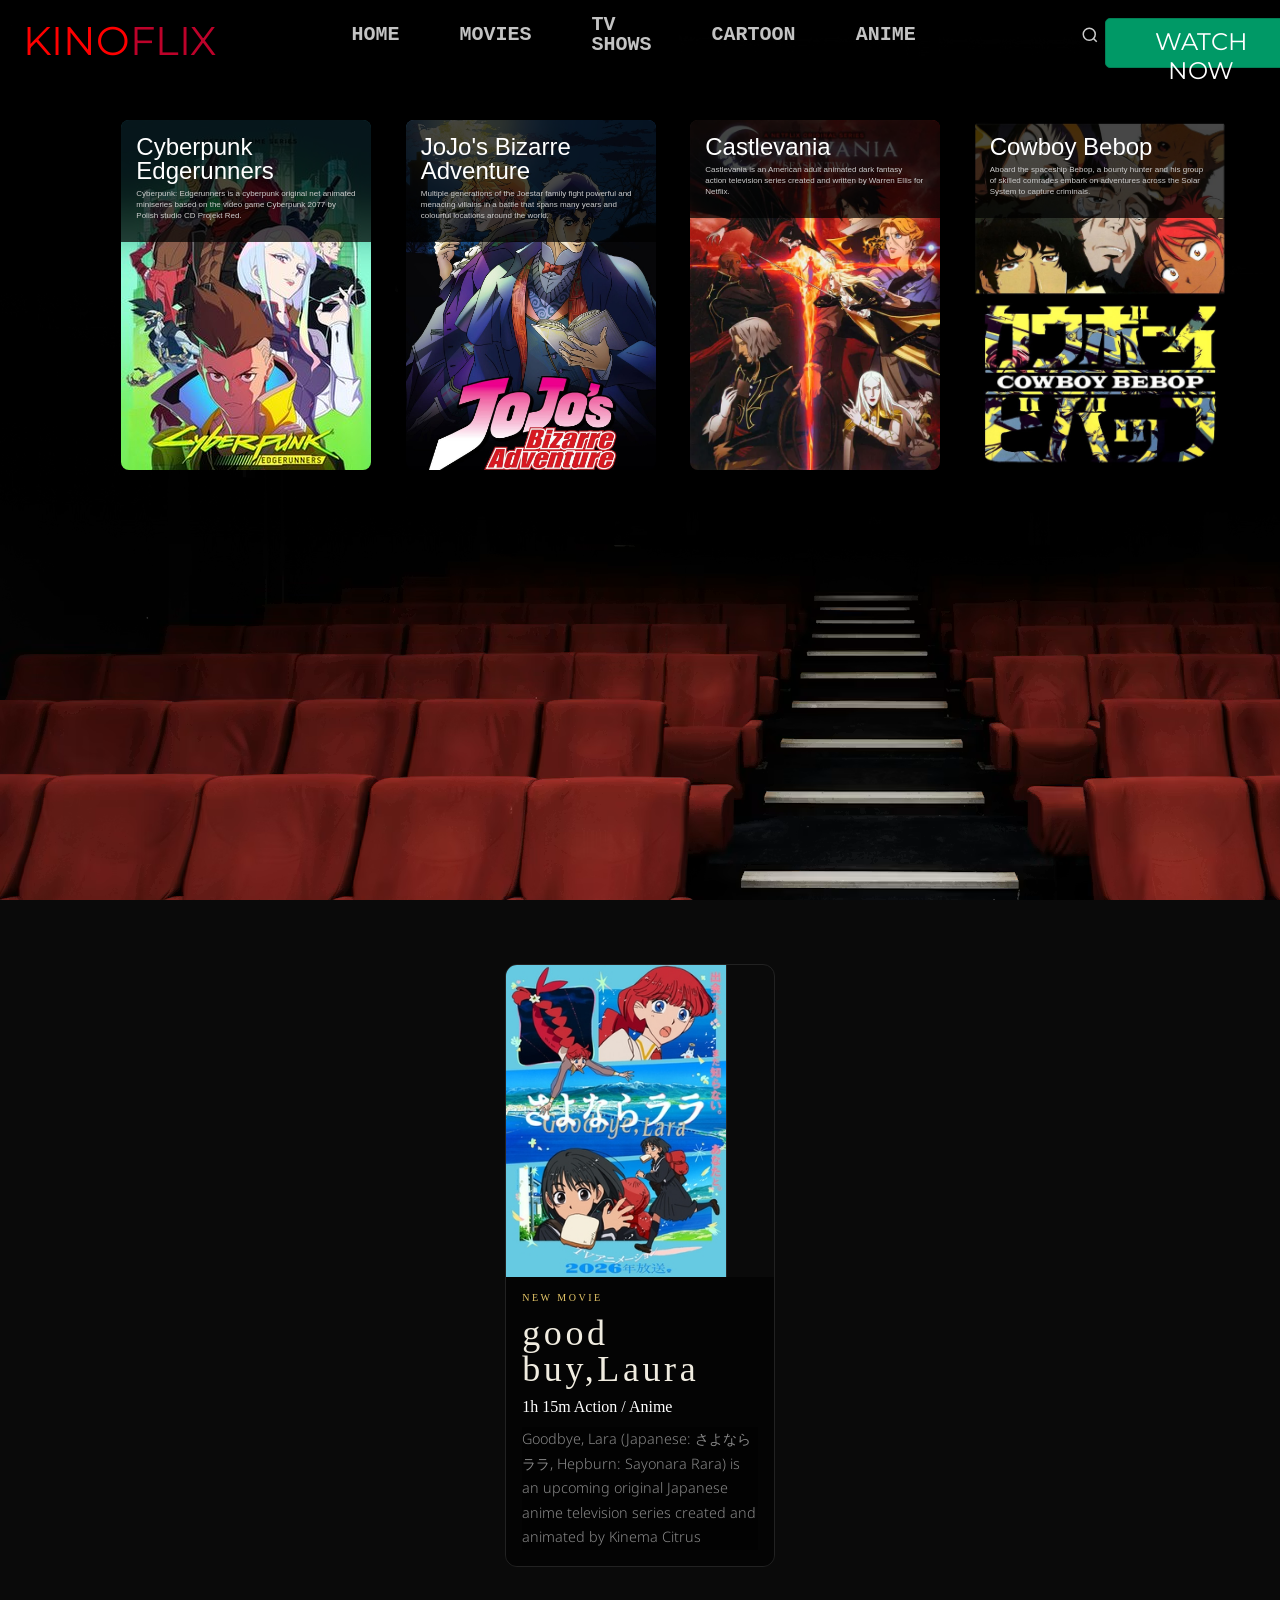
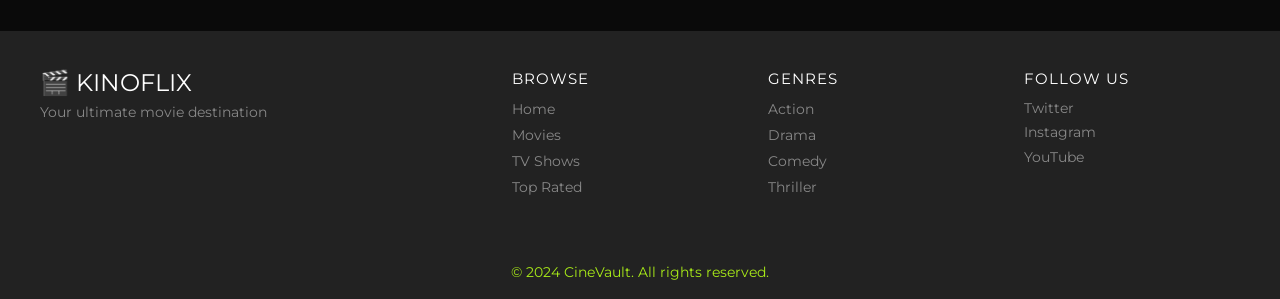
==== commit e9bef468: "Fix: Images not shown corretly." ====
--- a/anime.html
+++ b/anime.html
@@ -80,7 +80,7 @@
                             </div>
                         </div>
 
-                        <div class="block poster" style="--poster:url('../images/cowboy bebop.webp')">
+                        <div class="block poster" style="--poster:url('../images/cbebop.jpg')">
                             <div class="content-block">
                                 <h2>Cowboy Bebop</h2>
                                 <p class="description">
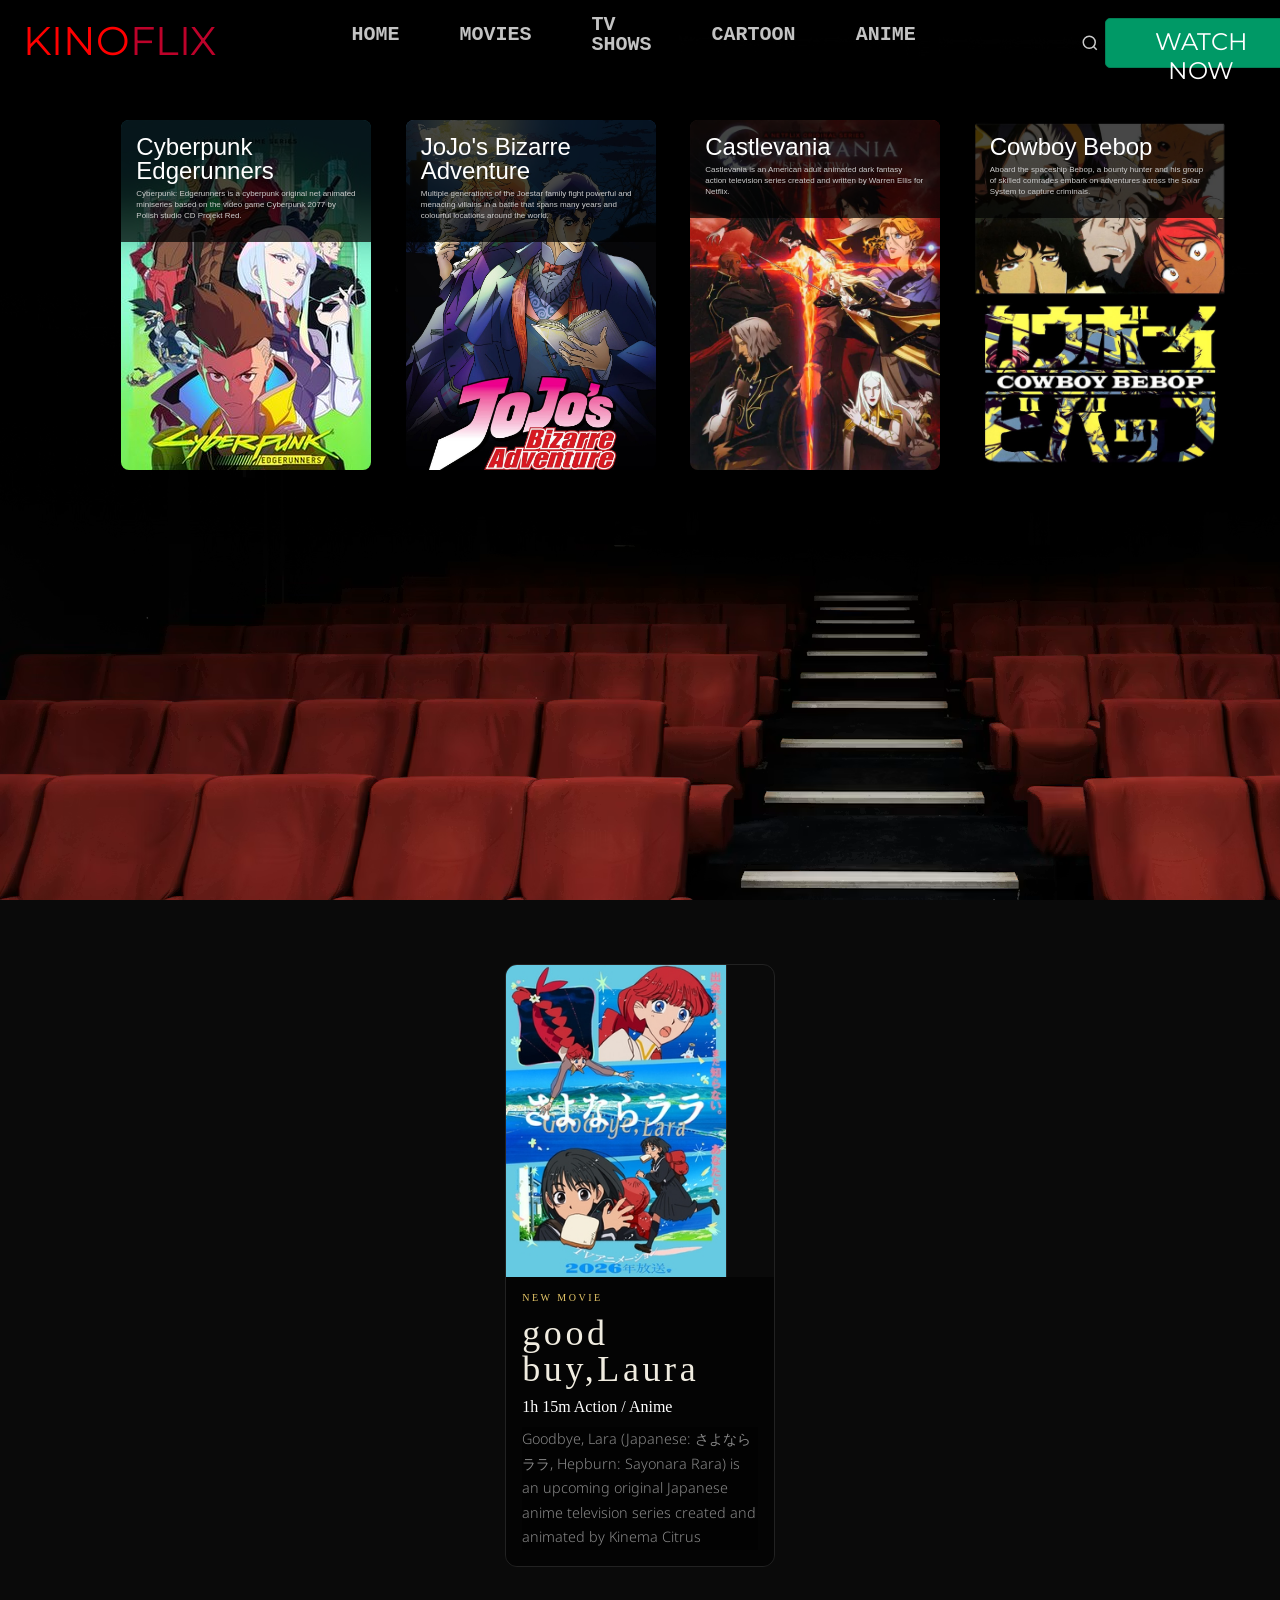
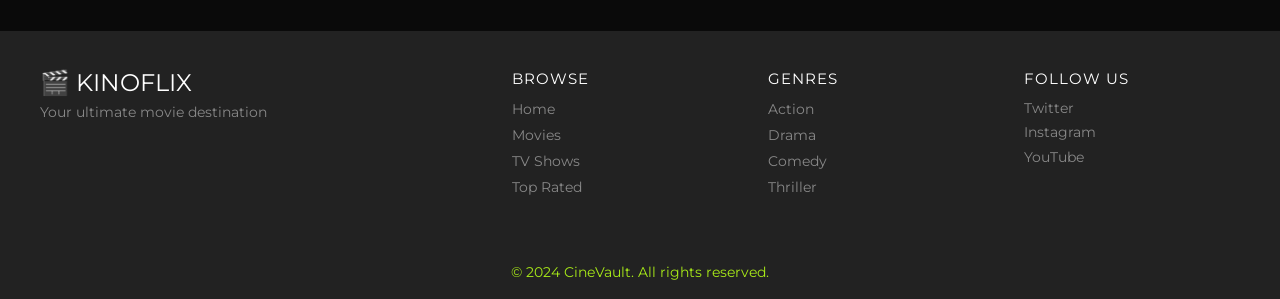
==== commit f66bcf2a: "Update: Added SEO & social tags and minor fixes" ====
--- a/anime.html
+++ b/anime.html
@@ -1,10 +1,29 @@
-<!DOCTYPE html>
-<html lang="en">
 <head>
     <meta charset="UTF-8">
     <meta name="viewport" content="width=device-width, initial-scale=1.0">
-    <title>Movie</title>
-    <link rel="stylesheet" href="css/reset.css">
+
+    <title>KINOFLIX | Watch Movies, TV Shows & Anime Online</title>
+    <meta name="title" content="KINOFLIX | Watch Movies, TV Shows & Anime Online">
+    <meta name="description" content="Stream the best movies, TV shows, and anime on KINOFLIX. Explore popular titles like Breaking Bad, Interstellar, and The Dark Knight in high quality.">
+    <meta name="keywords" content="movies, streaming, TV shows, anime, watch online, Kinoflix, cinema, Breaking Bad, Interstellar">
+    <meta name="robots" content="index, follow">
+    <link rel="canonical" href="https://tamunawritescode.github.io/kinoflix/">
+
+    <meta property="og:type" content="website">
+    <meta property="og:url" content="https://tamunawritescode.github.io/kinoflix/">
+    <meta property="og:title" content="KINOFLIX | Your Ultimate Movie Destination">
+    <meta property="og:description" content="Unlimited access to the world's best movies and series. Watch now on KINOFLIX.">
+    <meta property="og:image" content="https://tamunawritescode.github.io/kinoflix/images/breaking%20bad.webp">
+    <meta property="og:image:width" content="1200">
+    <meta property="og:image:height" content="630">
+
+    <meta property="twitter:card" content="summary_large_image">
+    <meta property="twitter:url" content="https://tamunawritescode.github.io/kinoflix/">
+    <meta property="twitter:title" content="KINOFLIX | Watch Movies & TV Shows">
+    <meta property="twitter:description" content="Stream the best movies, TV shows, and anime on KINOFLIX.">
+    <meta property="twitter:image" content="https://tamunawritescode.github.io/kinoflix/images/breaking%20bad.webp">
+
+    <link rel="icon" type="image/png" href="images/favicon.png"> <link rel="stylesheet" href="css/reset.css">
     <link rel="stylesheet" href="css/style.css">
     <link rel="preconnect" href="https://fonts.googleapis.com">
     <link rel="preconnect" href="https://fonts.gstatic.com" crossorigin>
@@ -25,18 +44,17 @@
                 <li><a href="anime.html">ANIME</a></li>
             </ul>
             
-<div class="search-wrapper" id="searchWrapper">
-    <button class="search-icon-btn" id="searchToggle" aria-label="Search">
-        <svg width="18" height="18" viewBox="0 0 24 24" fill="none" stroke="currentColor" stroke-width="2">
-            <circle cx="11" cy="11" r="8"/><line x1="21" y1="21" x2="16.65" y2="16.65"/>
-        </svg>
-    </button>
-    <div class="search-bar" id="searchBar">
-        <input type="text" id="searchInput" placeholder="Search movies..." autocomplete="off" />
-        <button class="search-close" id="searchClose">✕</button>
-        <div class="search-results" id="searchResults"></div>
-    </div>
-</div>
+            <div class="search-wrapper" id="searchWrapper">
+                <button class="search-icon-btn" id="searchToggle" aria-label="Search">
+                    <svg width="18" height="18" viewBox="0 0 24 24" fill="none" stroke="currentColor" stroke-width="2">
+                        <circle cx="11" cy="11" r="8"/><line x1="21" y1="21" x2="16.65" y2="16.65"/>
+                    </svg>
+                </button>
+                <div class="search-bar" id="searchBar">
+                    <input type="text" id="searchInput" placeholder="Search movies..." autocomplete="off" />
+                    <button class="search-close" id="searchClose">✕</button>
+                </div>
+            </div>
 
             <div class="get-started">
                 <button class="register-btn" onclick="window.location.href='register.html'">WATCH NOW</button>
--- a/css/style.css
+++ b/css/style.css
@@ -753,6 +753,7 @@
     -webkit-transition: opacity 0.2s;
     -o-transition: opacity 0.2s;
     transition: opacity 0.2s;
+    margin-top: 15px;
 }
 .search-icon-btn:hover { opacity: 1; }
 .search-bar {
